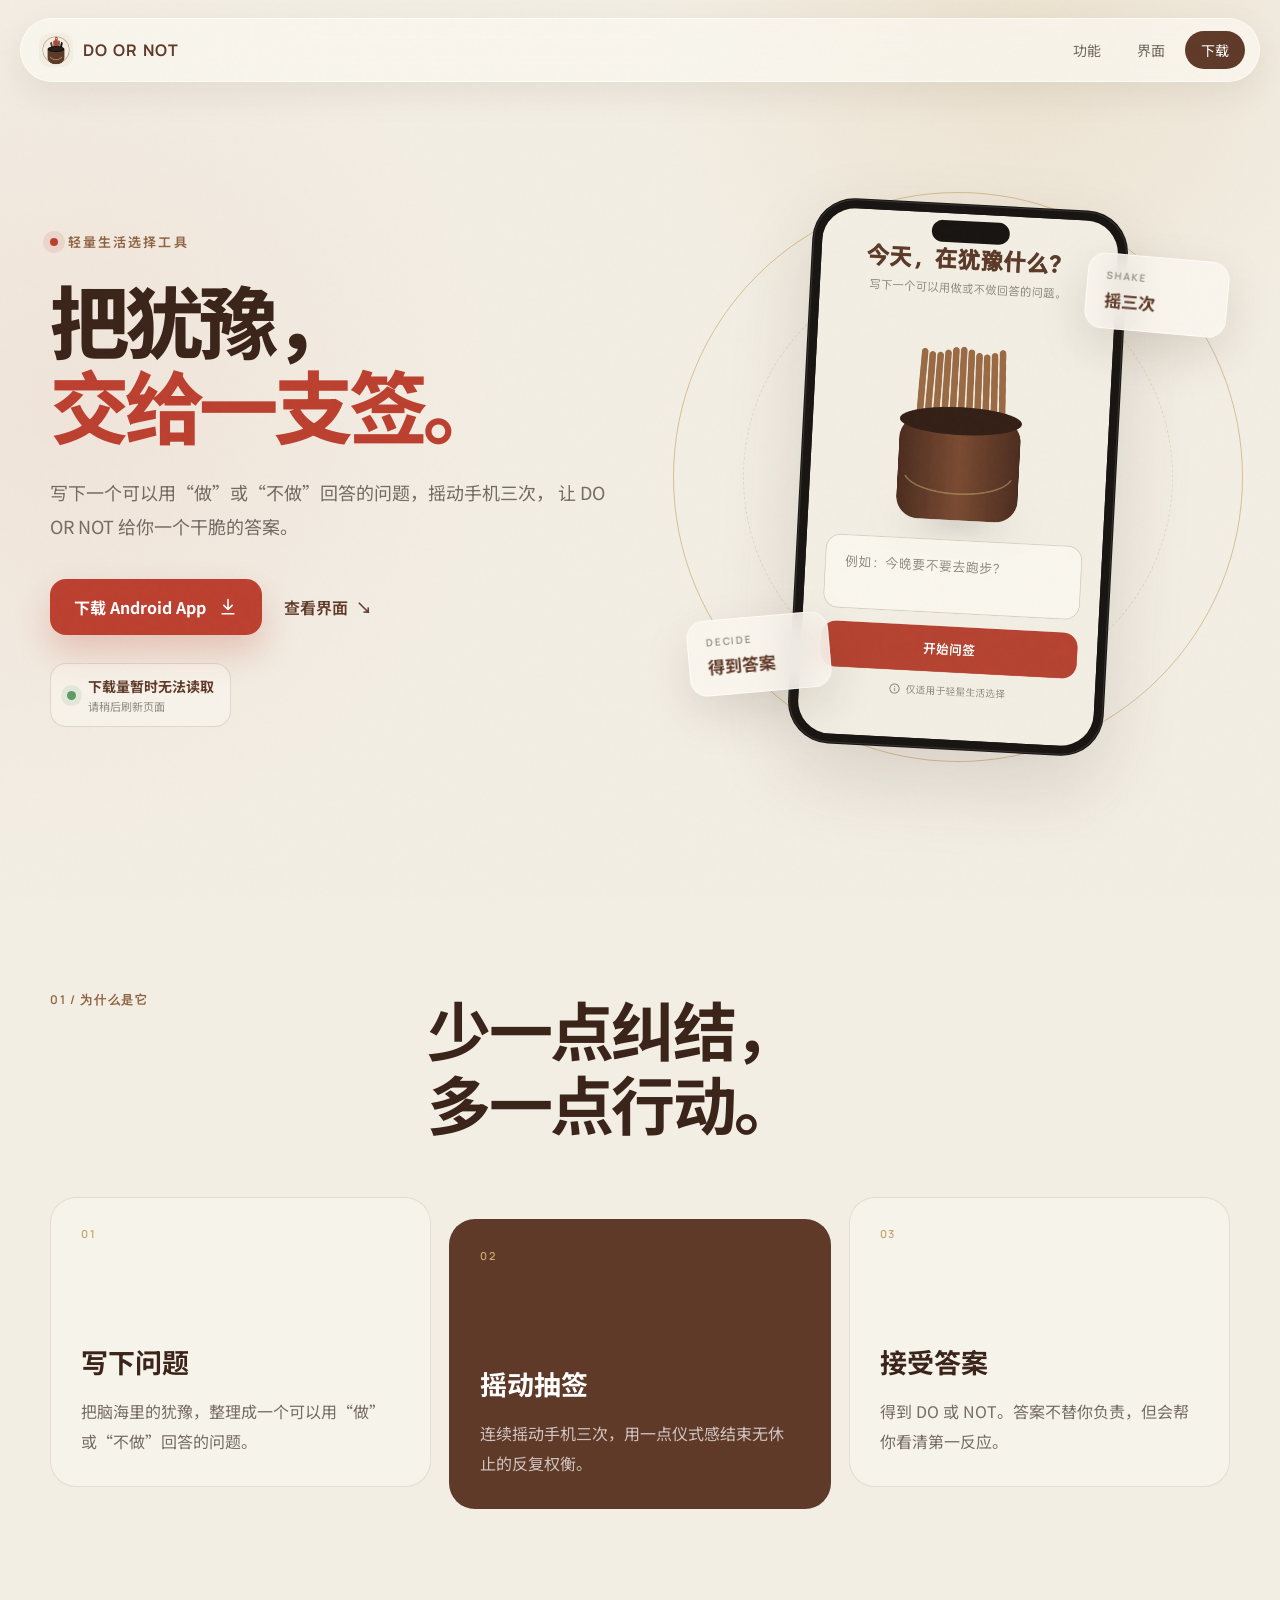
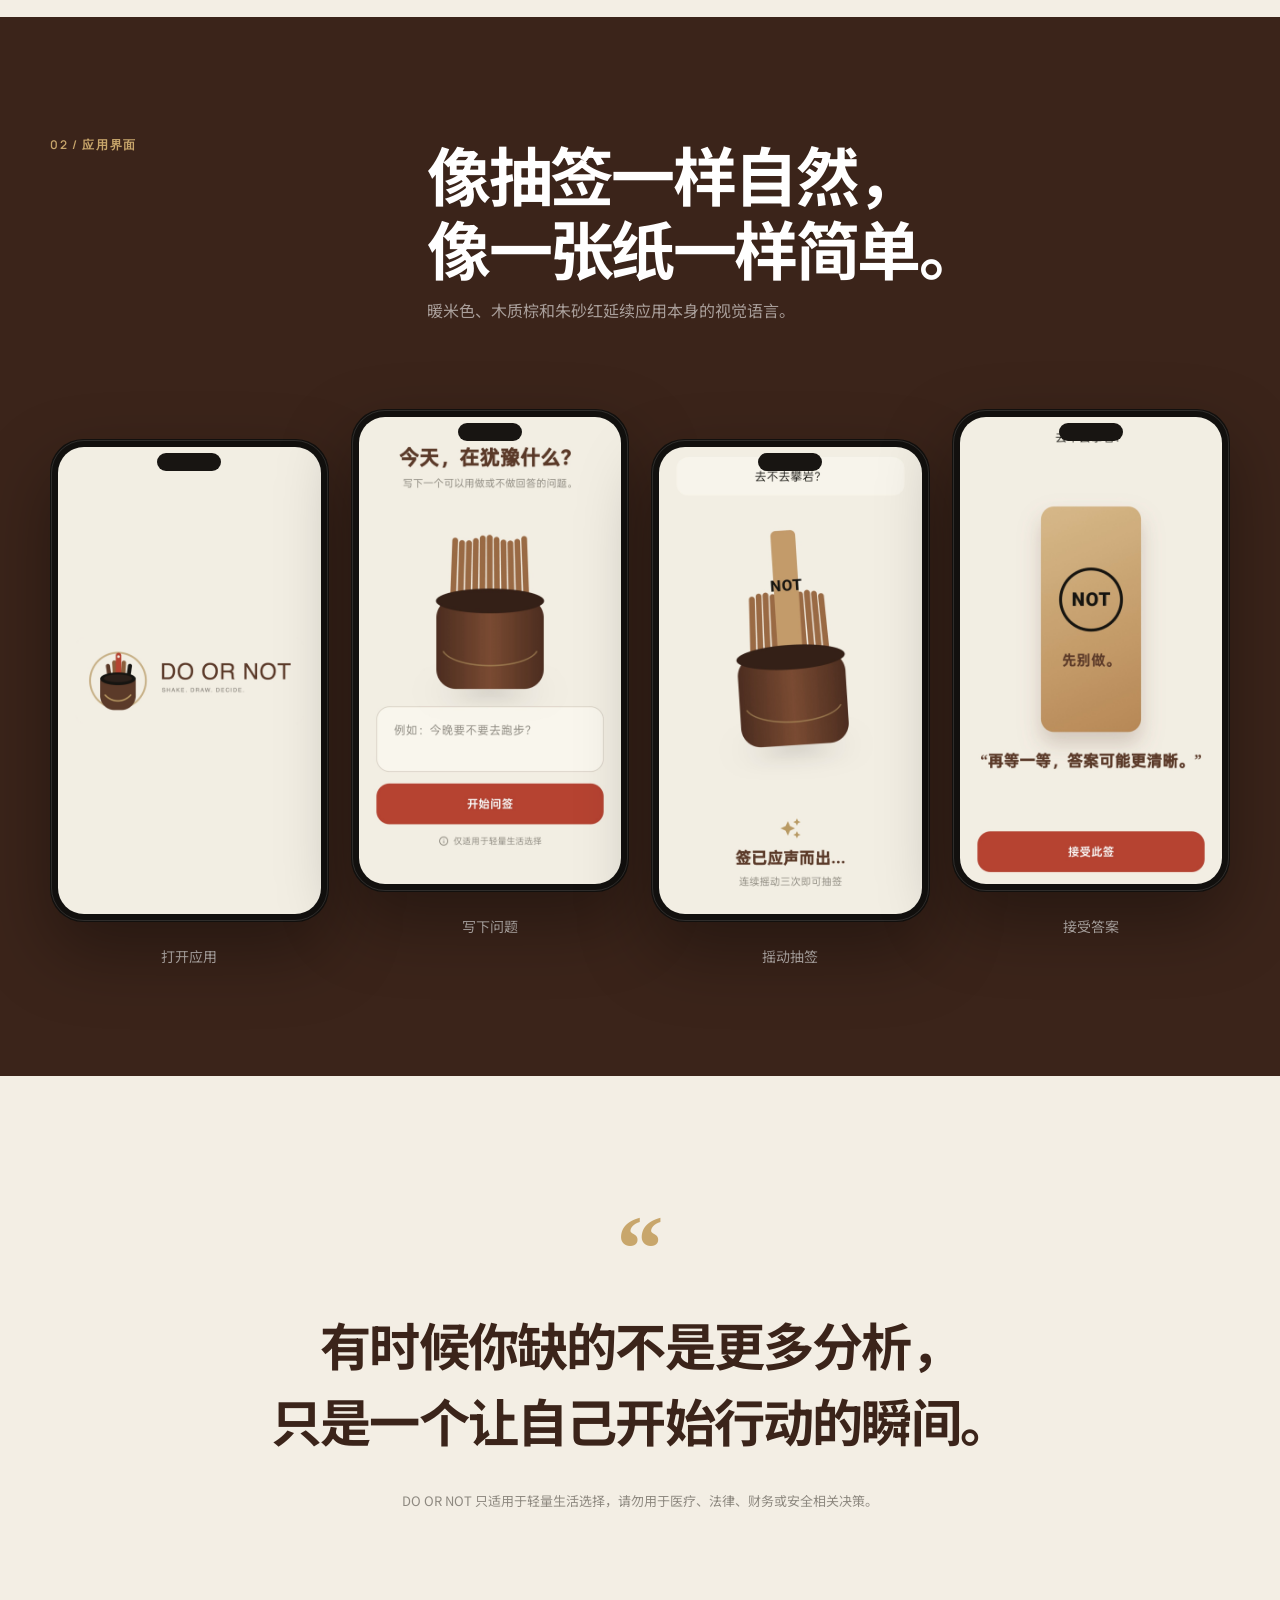
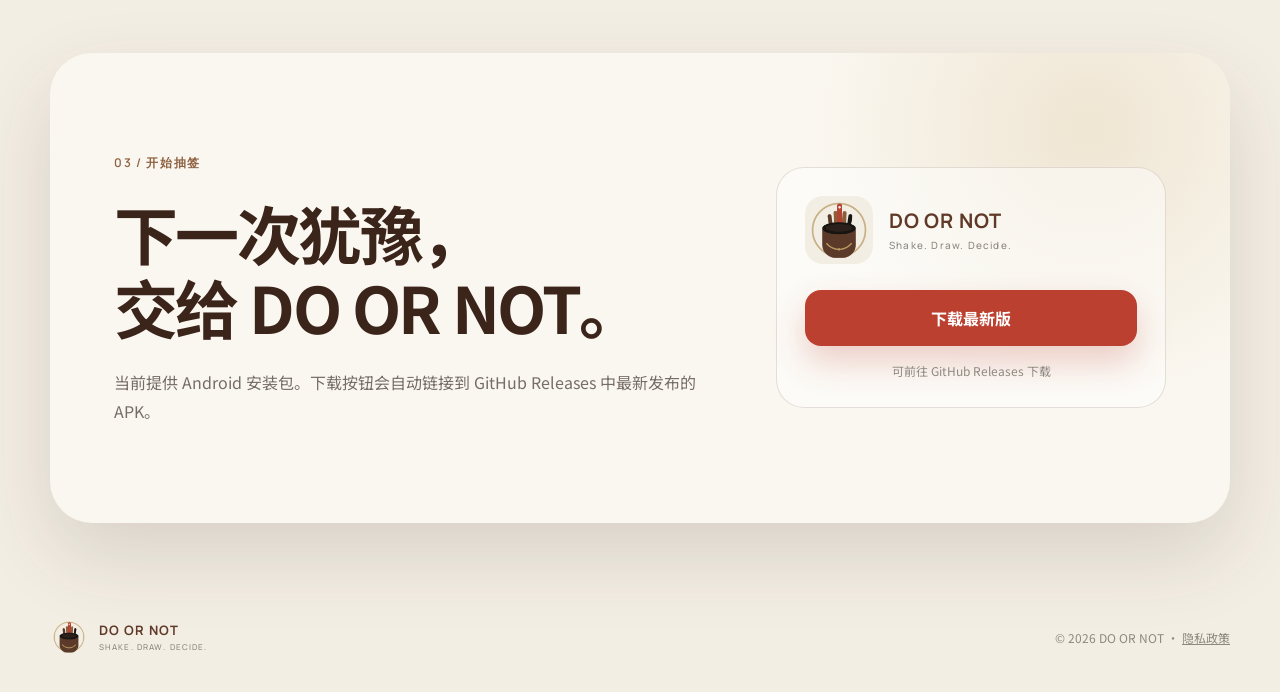
==== index.html @ a3e885c4 "Add files via upload" ====
<!doctype html>
<html lang="zh-CN">
<head>
  <meta charset="utf-8">
  <meta name="viewport" content="width=device-width, initial-scale=1">
  <meta name="description" content="DO OR NOT：摇一摇，抽一签，让轻量选择变得简单。">
  <meta name="theme-color" content="#f3eee4">
  <title>DO OR NOT · Shake. Draw. Decide.</title>

  <link rel="icon" type="image/png" href="./assets/app-icon.png">
  <link rel="apple-touch-icon" href="./assets/app-icon.png">
  <link rel="stylesheet" href="./styles.css">
</head>

<body>
  <div class="page-noise" aria-hidden="true"></div>

  <header class="site-header">
    <a class="brand" href="#top" aria-label="DO OR NOT 首页">
      <img src="./assets/app-icon.png" alt="">
      <span>DO OR NOT</span>
    </a>

    <nav aria-label="主导航">
      <a href="#features">功能</a>
      <a href="#preview">界面</a>
      <a class="nav-download" href="#download">下载</a>
    </nav>
  </header>

  <main id="top">
    <section class="hero section-shell">
      <div class="hero-copy">
        <div class="eyebrow">
          <span class="eyebrow-dot"></span>
          轻量生活选择工具
        </div>

        <h1>把犹豫，<br><em>交给一支签。</em></h1>

        <p class="hero-description">
          写下一个可以用“做”或“不做”回答的问题，摇动手机三次，
          让 DO OR NOT 给你一个干脆的答案。
        </p>

        <div class="hero-actions">
          <a
            id="downloadButton"
            class="primary-button"
            href="https://github.com/tpos8/tpos8/releases"
            target="_blank"
            rel="noopener"
          >
            <span>下载 Android App</span>
            <svg viewBox="0 0 24 24" aria-hidden="true">
              <path d="M12 3v12m0 0 5-5m-5 5-5-5M5 20h14"/>
            </svg>
          </a>

          <a class="text-button" href="#preview">
            查看界面
            <span aria-hidden="true">↘</span>
          </a>
        </div>

        <div class="download-counter" aria-live="polite">
          <span class="live-dot" aria-hidden="true"></span>
          <div>
            <strong id="downloadCount">正在读取下载量…</strong>
            <small id="downloadMeta">数据来自 GitHub Releases</small>
          </div>
        </div>
      </div>

      <div class="hero-visual" aria-label="DO OR NOT 应用界面预览">
        <div class="halo halo-one"></div>
        <div class="halo halo-two"></div>

        <div class="phone phone-main">
          <div class="phone-speaker"></div>
          <div class="phone-screen">
            <img src="./assets/screenshots/question.jpg" alt="DO OR NOT 问题输入界面">
          </div>
        </div>

        <div class="floating-card floating-card-top">
          <span>SHAKE</span>
          <strong>摇三次</strong>
        </div>

        <div class="floating-card floating-card-bottom">
          <span>DECIDE</span>
          <strong>得到答案</strong>
        </div>
      </div>
    </section>

    <section id="features" class="features section-shell">
      <div class="section-heading">
        <span>01 / 为什么是它</span>
        <h2>少一点纠结，<br>多一点行动。</h2>
      </div>

      <div class="feature-grid">
        <article class="feature-card">
          <span class="feature-number">01</span>
          <h3>写下问题</h3>
          <p>把脑海里的犹豫，整理成一个可以用“做”或“不做”回答的问题。</p>
        </article>

        <article class="feature-card featured">
          <span class="feature-number">02</span>
          <h3>摇动抽签</h3>
          <p>连续摇动手机三次，用一点仪式感结束无休止的反复权衡。</p>
        </article>

        <article class="feature-card">
          <span class="feature-number">03</span>
          <h3>接受答案</h3>
          <p>得到 DO 或 NOT。答案不替你负责，但会帮你看清第一反应。</p>
        </article>
      </div>
    </section>

    <section id="preview" class="preview-section">
      <div class="section-shell">
        <div class="section-heading preview-heading">
          <span>02 / 应用界面</span>
          <h2>像抽签一样自然，<br>像一张纸一样简单。</h2>
          <p>暖米色、木质棕和朱砂红延续应用本身的视觉语言。</p>
        </div>

        <div class="phone-gallery">
          <figure class="gallery-item gallery-item-1">
            <div class="phone phone-gallery-frame">
              <div class="phone-speaker"></div>
              <div class="phone-screen">
                <img src="./assets/screenshots/splash.png" alt="DO OR NOT 启动页">
              </div>
            </div>
            <figcaption>打开应用</figcaption>
          </figure>

          <figure class="gallery-item gallery-item-2">
            <div class="phone phone-gallery-frame">
              <div class="phone-speaker"></div>
              <div class="phone-screen">
                <img src="./assets/screenshots/question.jpg" alt="输入选择问题">
              </div>
            </div>
            <figcaption>写下问题</figcaption>
          </figure>

          <figure class="gallery-item gallery-item-3">
            <div class="phone phone-gallery-frame">
              <div class="phone-speaker"></div>
              <div class="phone-screen">
                <img src="./assets/screenshots/shake.jpg" alt="摇动手机抽签">
              </div>
            </div>
            <figcaption>摇动抽签</figcaption>
          </figure>

          <figure class="gallery-item gallery-item-4">
            <div class="phone phone-gallery-frame">
              <div class="phone-speaker"></div>
              <div class="phone-screen">
                <img src="./assets/screenshots/result.jpg" alt="查看 DO OR NOT 答案">
              </div>
            </div>
            <figcaption>接受答案</figcaption>
          </figure>
        </div>
      </div>
    </section>

    <section class="ritual section-shell">
      <div class="ritual-mark">“</div>
      <blockquote>
        有时候你缺的不是更多分析，<br>
        只是一个让自己开始行动的瞬间。
      </blockquote>
      <p>DO OR NOT 只适用于轻量生活选择，请勿用于医疗、法律、财务或安全相关决策。</p>
    </section>

    <section id="download" class="download-section">
      <div class="download-card section-shell">
        <div class="download-copy">
          <span>03 / 开始抽签</span>
          <h2>下一次犹豫，<br>交给 DO OR NOT。</h2>
          <p>当前提供 Android 安装包。下载按钮会自动链接到 GitHub Releases 中最新发布的 APK。</p>
        </div>

        <div class="download-action">
          <img src="./assets/app-icon.png" alt="DO OR NOT 应用图标">
          <div>
            <strong>DO OR NOT</strong>
            <small>Shake. Draw. Decide.</small>
          </div>

          <a
            id="downloadButtonBottom"
            class="primary-button"
            href="https://github.com/tpos8/tpos8/releases"
            target="_blank"
            rel="noopener"
          >
            下载最新版
          </a>

          <p id="downloadCountBottom">正在同步下载量…</p>
        </div>
      </div>
    </section>
  </main>

  <footer class="site-footer section-shell">
    <div class="footer-brand">
      <img src="./assets/app-icon.png" alt="">
      <div>
        <strong>DO OR NOT</strong>
        <small>SHAKE. DRAW. DECIDE.</small>
      </div>
    </div>

    <p>© <span id="year"></span> DO OR NOT · <a href="./privacy.html">隐私政策</a></p>
  </footer>

  <script src="./app.js"></script>
</body>
</html>
---- styles.css ----
@import url("https://fonts.googleapis.com/css2?family=Noto+Sans+SC:wght@400;500;600;700;800&family=Manrope:wght@500;600;700&display=swap");

:root {
  --paper: #f3eee4;
  --paper-light: #faf7f0;
  --paper-dark: #e8dfd0;
  --ink: #171411;
  --brown: #603a29;
  --brown-dark: #3b241a;
  --brown-soft: #8f6242;
  --red: #bc4030;
  --red-dark: #9f3327;
  --gold: #c8a66b;
  --muted: #8e8980;
  --line: rgba(96, 58, 41, 0.15);
  --shadow: 0 32px 80px rgba(59, 36, 26, 0.14);
  --radius-lg: 42px;
  --radius-md: 26px;
}

* {
  box-sizing: border-box;
}

html {
  scroll-behavior: smooth;
}

body {
  margin: 0;
  color: var(--ink);
  background: var(--paper);
  font-family: "Noto Sans SC", -apple-system, BlinkMacSystemFont, "PingFang SC", sans-serif;
  -webkit-font-smoothing: antialiased;
  overflow-x: hidden;
}

body::before {
  content: "";
  position: fixed;
  inset: 0;
  z-index: -2;
  background:
    radial-gradient(circle at 80% 4%, rgba(200, 166, 107, 0.17), transparent 24rem),
    radial-gradient(circle at 5% 45%, rgba(188, 64, 48, 0.06), transparent 28rem),
    var(--paper);
}

.page-noise {
  position: fixed;
  inset: 0;
  pointer-events: none;
  opacity: 0.032;
  z-index: 20;
  background-image: url("data:image/svg+xml,%3Csvg viewBox='0 0 180 180' xmlns='http://www.w3.org/2000/svg'%3E%3Cfilter id='n'%3E%3CfeTurbulence type='fractalNoise' baseFrequency='.85' numOctaves='3' stitchTiles='stitch'/%3E%3C/filter%3E%3Crect width='100%25' height='100%25' filter='url(%23n)' opacity='.5'/%3E%3C/svg%3E");
}

a {
  color: inherit;
}

img {
  display: block;
  max-width: 100%;
}

.section-shell {
  width: min(1180px, calc(100% - 40px));
  margin-inline: auto;
}

.site-header {
  width: min(1240px, calc(100% - 32px));
  margin: 18px auto 0;
  padding: 12px 14px 12px 18px;
  display: flex;
  align-items: center;
  justify-content: space-between;
  position: sticky;
  top: 14px;
  z-index: 10;
  border: 1px solid rgba(255, 255, 255, 0.52);
  border-radius: 999px;
  background: rgba(250, 247, 240, 0.77);
  backdrop-filter: blur(18px);
  box-shadow: 0 12px 34px rgba(59, 36, 26, 0.08);
}

.brand {
  display: inline-flex;
  align-items: center;
  gap: 10px;
  text-decoration: none;
  color: var(--brown);
  font-family: "Manrope", sans-serif;
  font-weight: 700;
  letter-spacing: 0.08em;
}

.brand img {
  width: 34px;
  height: 34px;
  border-radius: 10px;
}

.site-header nav {
  display: flex;
  align-items: center;
  gap: 4px;
}

.site-header nav a {
  padding: 9px 16px;
  text-decoration: none;
  color: #6f675f;
  font-size: 14px;
  border-radius: 999px;
  transition: 180ms ease;
}

.site-header nav a:hover {
  color: var(--brown);
  background: rgba(96, 58, 41, 0.07);
}

.site-header nav .nav-download {
  color: #fff;
  background: var(--brown);
}

.site-header nav .nav-download:hover {
  color: #fff;
  background: var(--brown-dark);
}

.hero {
  min-height: 760px;
  display: grid;
  grid-template-columns: 1.02fr 0.98fr;
  align-items: center;
  gap: 70px;
  padding-top: 70px;
  padding-bottom: 80px;
}

.eyebrow {
  display: inline-flex;
  align-items: center;
  gap: 10px;
  margin-bottom: 26px;
  color: var(--brown-soft);
  font-size: 13px;
  font-weight: 600;
  letter-spacing: 0.16em;
}

.eyebrow-dot {
  width: 8px;
  height: 8px;
  border-radius: 50%;
  background: var(--red);
  box-shadow: 0 0 0 7px rgba(188, 64, 48, 0.1);
}

.hero h1 {
  margin: 0;
  color: var(--brown-dark);
  font-size: clamp(54px, 6.2vw, 92px);
  line-height: 1.07;
  letter-spacing: -0.055em;
  font-weight: 800;
}

.hero h1 em {
  color: var(--red);
  font-style: normal;
}

.hero-description {
  max-width: 560px;
  margin: 28px 0 0;
  color: #746b62;
  font-size: 18px;
  line-height: 1.9;
}

.hero-actions {
  display: flex;
  align-items: center;
  gap: 22px;
  margin-top: 36px;
}

.primary-button {
  min-height: 56px;
  padding: 0 24px;
  display: inline-flex;
  align-items: center;
  justify-content: center;
  gap: 12px;
  color: #fff;
  text-decoration: none;
  font-weight: 700;
  border-radius: 16px;
  background: var(--red);
  box-shadow: 0 16px 34px rgba(188, 64, 48, 0.24);
  transition: transform 180ms ease, background 180ms ease, box-shadow 180ms ease;
}

.primary-button:hover {
  transform: translateY(-3px);
  background: var(--red-dark);
  box-shadow: 0 20px 42px rgba(188, 64, 48, 0.3);
}

.primary-button svg {
  width: 20px;
  height: 20px;
  fill: none;
  stroke: currentColor;
  stroke-width: 1.9;
  stroke-linecap: round;
  stroke-linejoin: round;
}

.text-button {
  display: inline-flex;
  align-items: center;
  gap: 8px;
  color: var(--brown);
  text-decoration: none;
  font-weight: 600;
}

.text-button span {
  transition: transform 180ms ease;
}

.text-button:hover span {
  transform: translate(4px, 4px);
}

.download-counter {
  width: fit-content;
  margin-top: 28px;
  padding: 12px 16px;
  display: flex;
  align-items: center;
  gap: 12px;
  border: 1px solid var(--line);
  border-radius: 16px;
  background: rgba(250, 247, 240, 0.58);
}

.download-counter strong,
.download-counter small {
  display: block;
}

.download-counter strong {
  color: var(--brown);
  font-size: 14px;
}

.download-counter small {
  margin-top: 2px;
  color: var(--muted);
  font-size: 11px;
}

.live-dot {
  width: 9px;
  height: 9px;
  flex: 0 0 auto;
  border-radius: 50%;
  background: #5d9b67;
  box-shadow: 0 0 0 6px rgba(93, 155, 103, 0.12);
  animation: pulse 2.1s ease-in-out infinite;
}

@keyframes pulse {
  50% { box-shadow: 0 0 0 10px rgba(93, 155, 103, 0); }
}

.hero-visual {
  min-height: 650px;
  position: relative;
  display: grid;
  place-items: center;
}

.halo {
  position: absolute;
  border-radius: 50%;
  border: 1px solid rgba(200, 166, 107, 0.65);
}

.halo-one {
  width: 570px;
  height: 570px;
}

.halo-two {
  width: 430px;
  height: 430px;
  border-style: dashed;
  opacity: 0.45;
  animation: orbit 40s linear infinite;
}

@keyframes orbit {
  to { transform: rotate(360deg); }
}

.phone {
  position: relative;
  padding: 10px;
  border-radius: 42px;
  background: #181512;
  box-shadow: var(--shadow);
}

.phone::before {
  content: "";
  position: absolute;
  inset: 1px;
  border: 1px solid rgba(255, 255, 255, 0.12);
  border-radius: inherit;
  pointer-events: none;
}

.phone-main {
  width: 316px;
  transform: rotate(3deg);
  z-index: 2;
}

.phone-speaker {
  width: 78px;
  height: 22px;
  position: absolute;
  top: 17px;
  left: 50%;
  z-index: 3;
  transform: translateX(-50%);
  border-radius: 999px;
  background: #181512;
}

.phone-screen {
  overflow: hidden;
  aspect-ratio: 1264 / 2247;
  border-radius: 33px;
  background: var(--paper);
}

.phone-screen img {
  width: 100%;
  height: 100%;
  object-fit: cover;
}

.floating-card {
  position: absolute;
  z-index: 4;
  min-width: 142px;
  padding: 16px 18px;
  border-radius: 18px;
  border: 1px solid rgba(255, 255, 255, 0.62);
  background: rgba(250, 247, 240, 0.82);
  backdrop-filter: blur(16px);
  box-shadow: 0 18px 48px rgba(59, 36, 26, 0.13);
}

.floating-card span,
.floating-card strong {
  display: block;
}

.floating-card span {
  color: var(--muted);
  font: 600 10px/1 "Manrope", sans-serif;
  letter-spacing: 0.18em;
}

.floating-card strong {
  margin-top: 7px;
  color: var(--brown);
  font-size: 17px;
}

.floating-card-top {
  top: 105px;
  right: 2px;
  transform: rotate(5deg);
}

.floating-card-bottom {
  left: 2px;
  bottom: 110px;
  transform: rotate(-5deg);
}

.features {
  padding-top: 110px;
  padding-bottom: 130px;
}

.section-heading {
  display: grid;
  grid-template-columns: 0.42fr 1fr;
  align-items: start;
  gap: 40px;
  margin-bottom: 58px;
}

.section-heading > span,
.download-copy > span {
  color: var(--brown-soft);
  font: 600 12px/1.4 "Manrope", sans-serif;
  letter-spacing: 0.14em;
}

.section-heading h2,
.download-copy h2 {
  margin: 0;
  color: var(--brown-dark);
  font-size: clamp(40px, 5vw, 68px);
  line-height: 1.15;
  letter-spacing: -0.04em;
}

.feature-grid {
  display: grid;
  grid-template-columns: repeat(3, 1fr);
  gap: 18px;
}

.feature-card {
  min-height: 290px;
  padding: 30px;
  display: flex;
  flex-direction: column;
  border: 1px solid rgba(96, 58, 41, 0.12);
  border-radius: var(--radius-md);
  background: rgba(250, 247, 240, 0.52);
  transition: transform 180ms ease, box-shadow 180ms ease;
}

.feature-card:hover {
  transform: translateY(-6px);
  box-shadow: 0 22px 54px rgba(59, 36, 26, 0.09);
}

.feature-card.featured {
  color: #fff;
  background: var(--brown);
  border-color: transparent;
  transform: translateY(22px);
}

.feature-card.featured:hover {
  transform: translateY(16px);
}

.feature-number {
  color: var(--gold);
  font: 600 11px/1 "Manrope", sans-serif;
  letter-spacing: 0.15em;
}

.feature-card h3 {
  margin: auto 0 16px;
  color: var(--brown-dark);
  font-size: 27px;
}

.feature-card.featured h3 {
  color: #fff;
}

.feature-card p {
  margin: 0;
  color: #756c63;
  line-height: 1.85;
}

.feature-card.featured p {
  color: rgba(255, 255, 255, 0.7);
}

.preview-section {
  padding: 120px 0 140px;
  overflow: hidden;
  background: var(--brown-dark);
  color: #fff;
}

.preview-heading {
  grid-template-columns: 0.42fr 1fr;
}

.preview-heading > span {
  color: var(--gold);
}

.preview-heading h2 {
  color: #fff;
}

.preview-heading p {
  grid-column: 2;
  max-width: 560px;
  margin: -28px 0 0;
  color: rgba(255, 255, 255, 0.56);
  font-size: 16px;
  line-height: 1.8;
}

.phone-gallery {
  display: grid;
  grid-template-columns: repeat(4, 1fr);
  align-items: end;
  gap: 22px;
  margin-top: 84px;
}

.gallery-item {
  margin: 0;
  text-align: center;
}

.gallery-item:nth-child(odd) {
  transform: translateY(30px);
}

.phone-gallery-frame {
  width: 100%;
  padding: 8px;
  border-radius: 33px;
  background: #12100e;
  box-shadow: 0 30px 70px rgba(0, 0, 0, 0.34);
}

.phone-gallery-frame .phone-screen {
  border-radius: 26px;
}

.phone-gallery-frame .phone-speaker {
  top: 14px;
  width: 64px;
  height: 18px;
}

.gallery-item figcaption {
  margin-top: 24px;
  color: rgba(255, 255, 255, 0.66);
  font-size: 14px;
}

.ritual {
  padding-top: 140px;
  padding-bottom: 140px;
  text-align: center;
}

.ritual-mark {
  color: var(--gold);
  font: 800 94px/0.7 Georgia, serif;
}

.ritual blockquote {
  margin: 24px auto 0;
  color: var(--brown-dark);
  font-size: clamp(30px, 4vw, 54px);
  font-weight: 700;
  line-height: 1.5;
  letter-spacing: -0.035em;
}

.ritual p {
  max-width: 720px;
  margin: 30px auto 0;
  color: var(--muted);
  font-size: 13px;
  line-height: 1.8;
}

.download-section {
  padding: 0 20px 70px;
}

.download-card {
  min-height: 470px;
  padding: 64px;
  display: grid;
  grid-template-columns: 1fr 390px;
  align-items: center;
  gap: 70px;
  border-radius: var(--radius-lg);
  background:
    radial-gradient(circle at 88% 16%, rgba(200, 166, 107, 0.22), transparent 17rem),
    var(--paper-light);
  box-shadow: var(--shadow);
}

.download-copy h2 {
  margin-top: 24px;
}

.download-copy p {
  max-width: 620px;
  margin: 24px 0 0;
  color: #766e66;
  line-height: 1.85;
}

.download-action {
  padding: 28px;
  display: grid;
  grid-template-columns: 68px 1fr;
  align-items: center;
  gap: 16px;
  border: 1px solid var(--line);
  border-radius: 28px;
  background: rgba(255, 255, 255, 0.48);
}

.download-action img {
  width: 68px;
  height: 68px;
  border-radius: 18px;
}

.download-action strong,
.download-action small {
  display: block;
}

.download-action strong {
  color: var(--brown);
  font: 700 20px/1.2 "Manrope", sans-serif;
  letter-spacing: 0.04em;
}

.download-action small {
  margin-top: 5px;
  color: var(--muted);
  font: 500 10px/1.4 "Manrope", sans-serif;
  letter-spacing: 0.12em;
}

.download-action .primary-button {
  grid-column: 1 / -1;
  width: 100%;
  margin-top: 10px;
}

.download-action > p {
  grid-column: 1 / -1;
  margin: 0;
  color: var(--muted);
  text-align: center;
  font-size: 12px;
}

.site-footer {
  padding-top: 24px;
  padding-bottom: 34px;
  display: flex;
  align-items: center;
  justify-content: space-between;
  color: var(--muted);
  font-size: 12px;
}

.footer-brand {
  display: flex;
  align-items: center;
  gap: 11px;
}

.footer-brand img {
  width: 38px;
  height: 38px;
  border-radius: 11px;
}

.footer-brand strong,
.footer-brand small {
  display: block;
}

.footer-brand strong {
  color: var(--brown);
  font: 700 13px/1.2 "Manrope", sans-serif;
  letter-spacing: 0.08em;
}

.footer-brand small {
  margin-top: 4px;
  font: 500 8px/1 "Manrope", sans-serif;
  letter-spacing: 0.14em;
}

@media (max-width: 980px) {
  .hero {
    min-height: auto;
    grid-template-columns: 1fr;
    gap: 30px;
    padding-top: 90px;
  }

  .hero-copy {
    text-align: center;
  }

  .hero-description {
    margin-inline: auto;
  }

  .hero-actions {
    justify-content: center;
  }

  .download-counter {
    margin-inline: auto;
  }

  .hero-visual {
    min-height: 650px;
  }

  .section-heading,
  .preview-heading {
    grid-template-columns: 1fr;
  }

  .preview-heading p {
    grid-column: 1;
    margin: -22px 0 0;
  }

  .phone-gallery {
    grid-template-columns: repeat(2, minmax(0, 1fr));
    max-width: 650px;
    margin-inline: auto;
  }

  .gallery-item:nth-child(odd) {
    transform: none;
  }

  .download-card {
    grid-template-columns: 1fr;
  }

  .download-action {
    max-width: 430px;
  }
}

@media (max-width: 720px) {
  .section-shell {
    width: min(100% - 28px, 1180px);
  }

  .site-header {
    width: calc(100% - 20px);
    top: 8px;
  }

  .site-header nav a:not(.nav-download) {
    display: none;
  }

  .site-header nav .nav-download {
    padding-inline: 15px;
  }

  .hero {
    padding-top: 66px;
    padding-bottom: 40px;
  }

  .hero h1 {
    font-size: clamp(48px, 15vw, 70px);
  }

  .hero-description {
    font-size: 16px;
  }

  .hero-actions {
    flex-direction: column;
  }

  .primary-button {
    width: 100%;
  }

  .hero-visual {
    min-height: 560px;
  }

  .phone-main {
    width: 270px;
  }

  .halo-one {
    width: 430px;
    height: 430px;
  }

  .halo-two {
    width: 340px;
    height: 340px;
  }

  .floating-card {
    min-width: 122px;
    padding: 13px 14px;
  }

  .floating-card-top {
    right: -4px;
  }

  .floating-card-bottom {
    left: -4px;
  }

  .features {
    padding-top: 80px;
    padding-bottom: 90px;
  }

  .section-heading {
    margin-bottom: 38px;
  }

  .section-heading h2,
  .download-copy h2 {
    font-size: 42px;
  }

  .feature-grid {
    grid-template-columns: 1fr;
  }

  .feature-card,
  .feature-card.featured {
    min-height: 240px;
    transform: none;
  }

  .feature-card.featured:hover {
    transform: translateY(-6px);
  }

  .preview-section {
    padding: 90px 0 110px;
  }

  .phone-gallery {
    gap: 14px;
    margin-top: 55px;
  }

  .gallery-item figcaption {
    margin-top: 14px;
    font-size: 12px;
  }

  .phone-gallery-frame {
    padding: 6px;
    border-radius: 26px;
  }

  .phone-gallery-frame .phone-screen {
    border-radius: 21px;
  }

  .phone-gallery-frame .phone-speaker {
    top: 11px;
    width: 52px;
    height: 15px;
  }

  .ritual {
    padding-top: 100px;
    padding-bottom: 100px;
  }

  .ritual blockquote {
    font-size: 31px;
  }

  .download-section {
    padding-inline: 10px;
  }

  .download-card {
    width: 100%;
    padding: 38px 24px;
    border-radius: 32px;
  }

  .download-action {
    width: 100%;
    padding: 20px;
  }

  .site-footer {
    align-items: flex-end;
  }
}

@media (prefers-reduced-motion: reduce) {
  html {
    scroll-behavior: auto;
  }

  *,
  *::before,
  *::after {
    animation-duration: 0.01ms !important;
    animation-iteration-count: 1 !important;
    transition-duration: 0.01ms !important;
  }
}
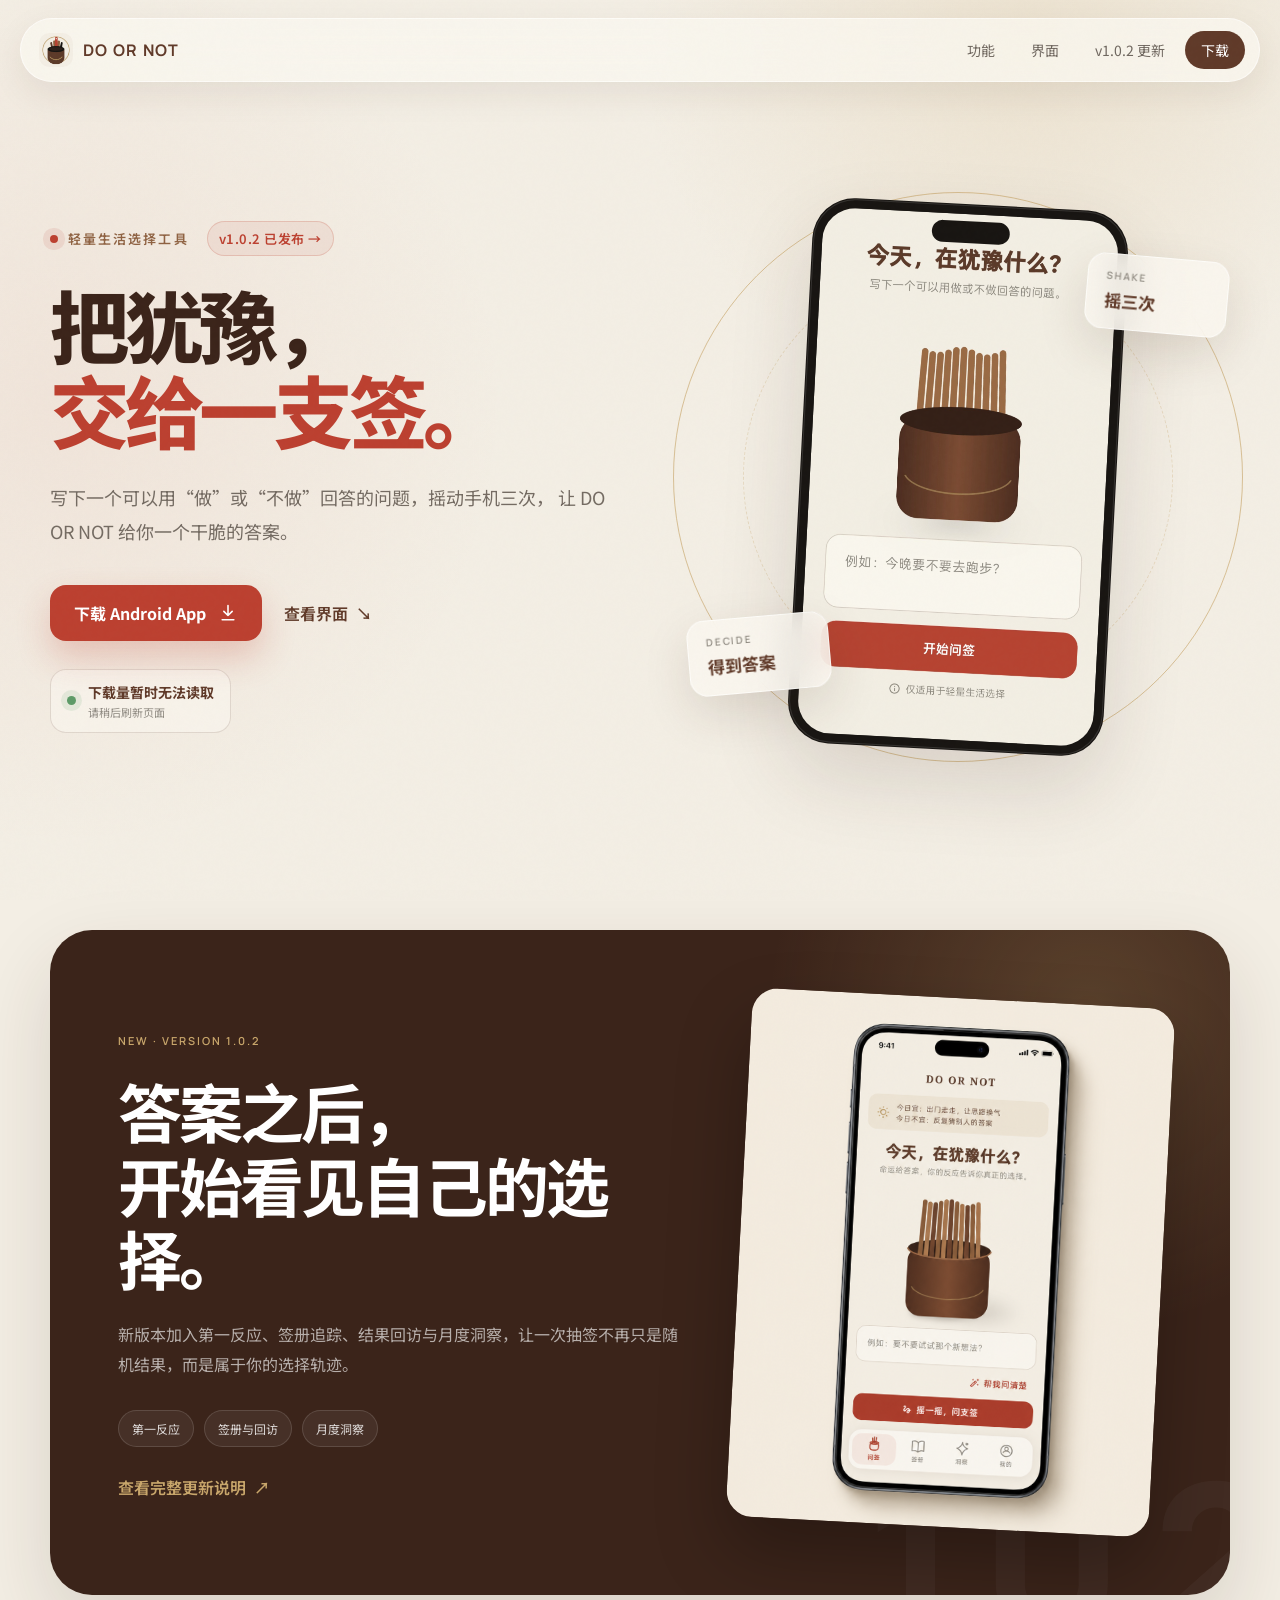
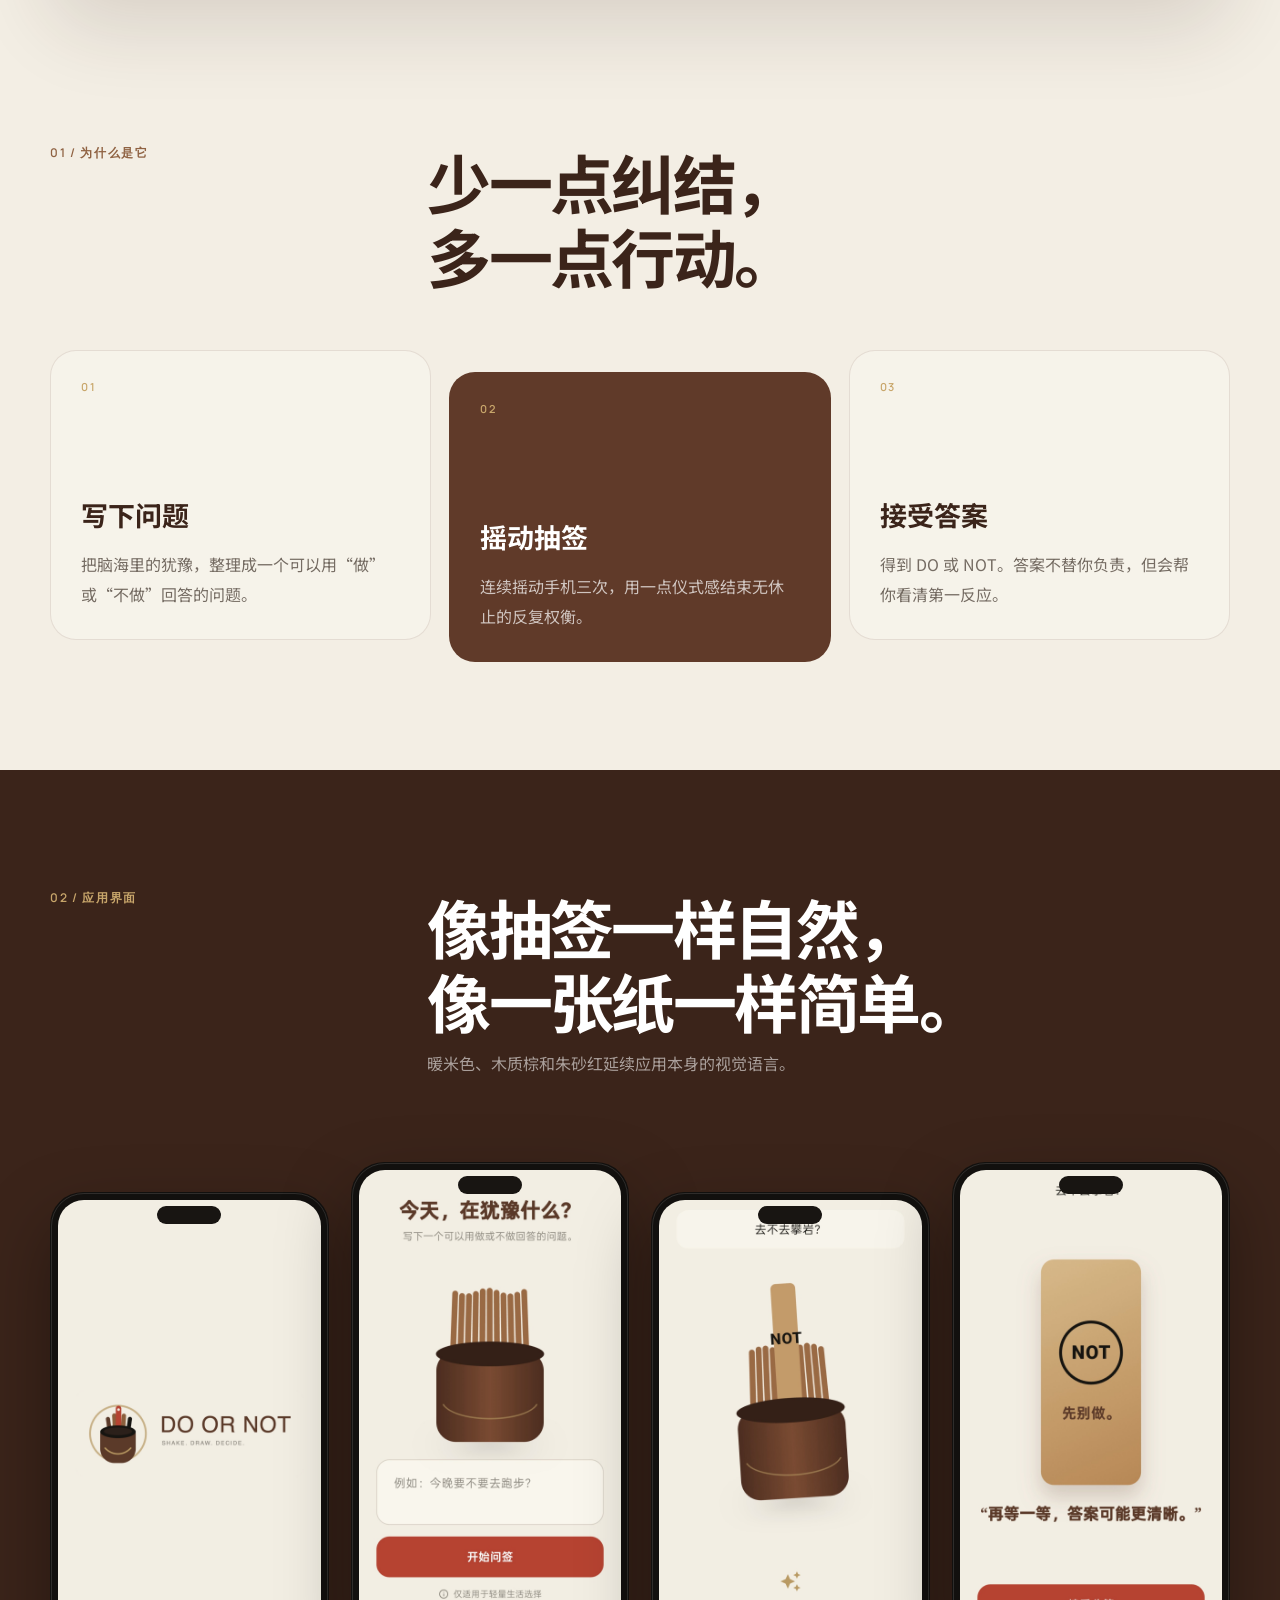
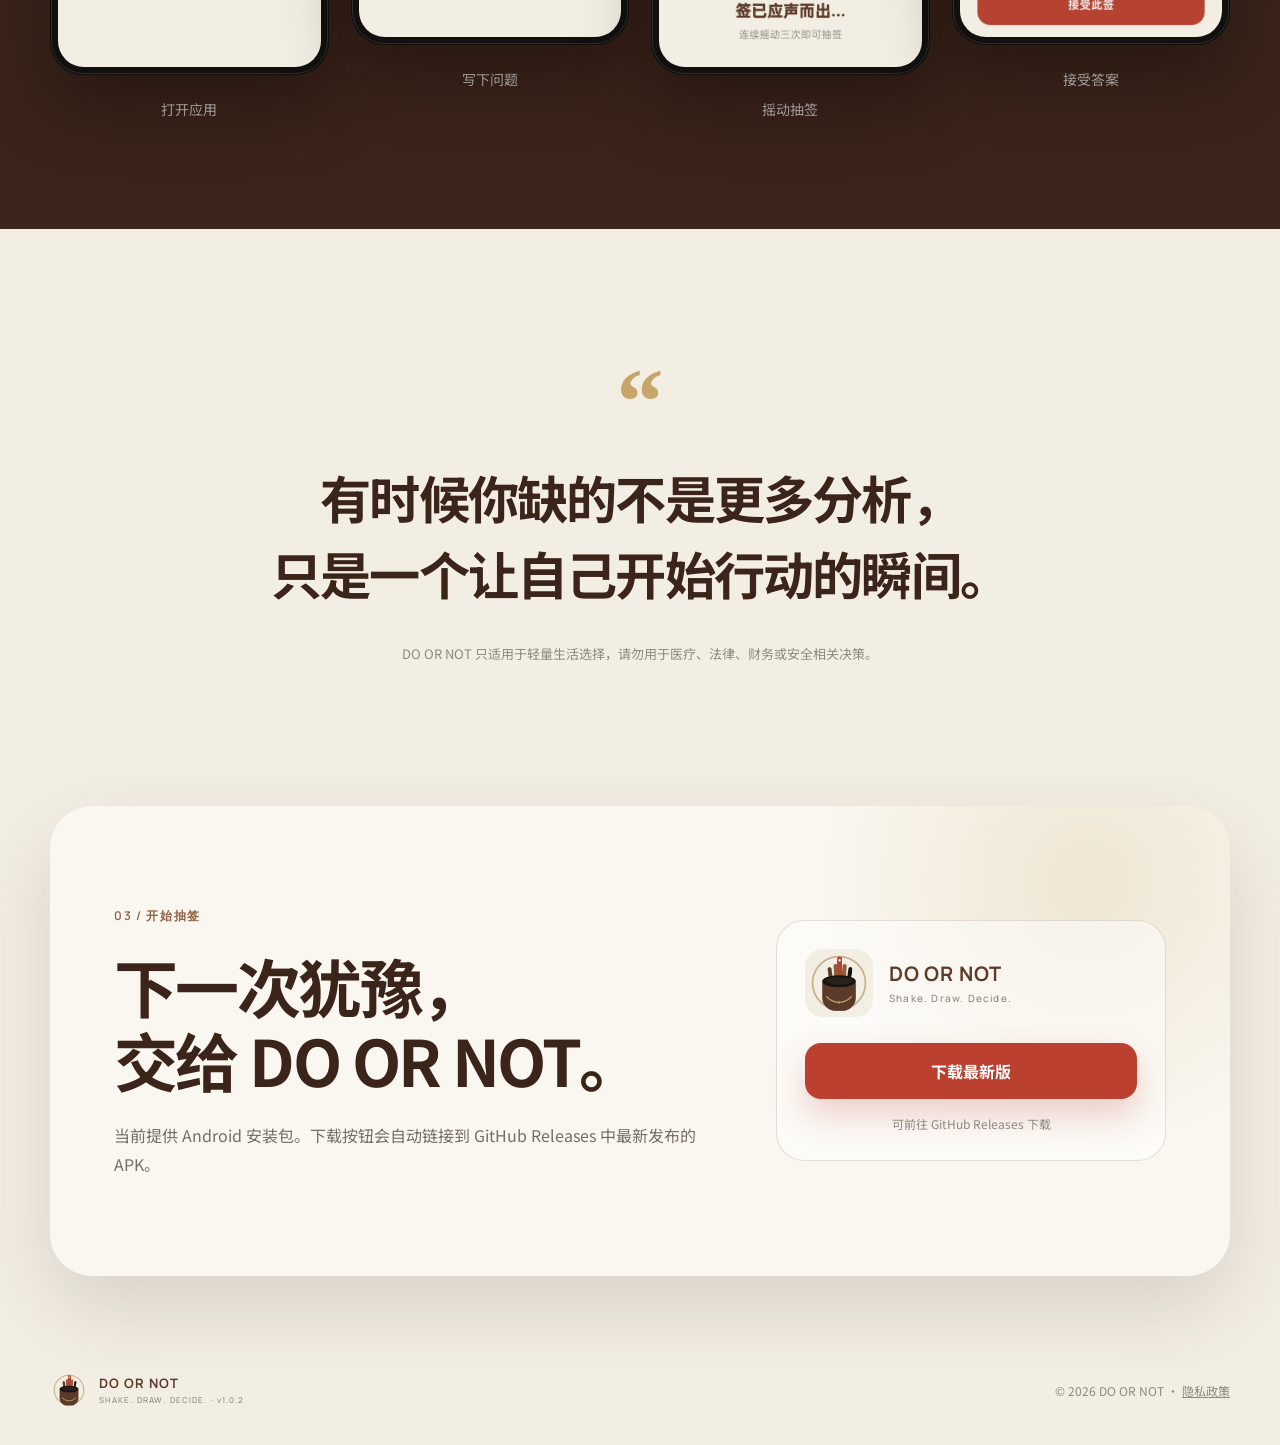
==== commit 1cc4919a: "Add files via upload Update website to v1.0.2" ====
--- a/index.html
+++ b/index.html
@@ -3,9 +3,9 @@
 <head>
   <meta charset="utf-8">
   <meta name="viewport" content="width=device-width, initial-scale=1">
-  <meta name="description" content="DO OR NOT：摇一摇，抽一签，让轻量选择变得简单。">
+  <meta name="description" content="DO OR NOT v1.0.2：从随机答案到第一反应、签册追踪与选择洞察。">
   <meta name="theme-color" content="#f3eee4">
-  <title>DO OR NOT · Shake. Draw. Decide.</title>
+  <title>DO OR NOT · v1.0.2</title>
 
   <link rel="icon" type="image/png" href="./assets/app-icon.png">
   <link rel="apple-touch-icon" href="./assets/app-icon.png">
@@ -24,6 +24,7 @@
     <nav aria-label="主导航">
       <a href="#features">功能</a>
       <a href="#preview">界面</a>
+      <a href="./update-1.0.2.html">v1.0.2 更新</a>
       <a class="nav-download" href="#download">下载</a>
     </nav>
   </header>
@@ -34,6 +35,7 @@
         <div class="eyebrow">
           <span class="eyebrow-dot"></span>
           轻量生活选择工具
+          <a class="version-chip" href="./update-1.0.2.html">v1.0.2 已发布 →</a>
         </div>
 
         <h1>把犹豫，<br><em>交给一支签。</em></h1>
@@ -47,7 +49,7 @@
           <a
             id="downloadButton"
             class="primary-button"
-            href="https://github.com/tpos8/tpos8/releases"
+            href="https://github.com/tpos8/do-or-not/releases"
             target="_blank"
             rel="noopener"
           >
@@ -95,6 +97,24 @@
       </div>
     </section>
 
+
+    <section class="release-strip section-shell" aria-labelledby="release-title">
+      <div class="release-strip-copy">
+        <span class="release-kicker">NEW · VERSION 1.0.2</span>
+        <h2 id="release-title">答案之后，<br>开始看见自己的选择。</h2>
+        <p>新版本加入第一反应、签册追踪、结果回访与月度洞察，让一次抽签不再只是随机结果，而是属于你的选择轨迹。</p>
+        <div class="release-points" aria-label="v1.0.2 核心更新">
+          <span>第一反应</span>
+          <span>签册与回访</span>
+          <span>月度洞察</span>
+        </div>
+        <a class="text-button release-link" href="./update-1.0.2.html">查看完整更新说明 <span aria-hidden="true">↗</span></a>
+      </div>
+      <a class="release-strip-visual" href="./update-1.0.2.html" aria-label="查看 DO OR NOT v1.0.2 更新">
+        <img src="./assets/updates/home-preview.png" alt="DO OR NOT v1.0.2 首页手机预览图">
+      </a>
+    </section>
+
     <section id="features" class="features section-shell">
       <div class="section-heading">
         <span>01 / 为什么是它</span>
@@ -201,7 +221,7 @@
           <a
             id="downloadButtonBottom"
             class="primary-button"
-            href="https://github.com/tpos8/tpos8/releases"
+            href="https://github.com/tpos8/do-or-not/releases"
             target="_blank"
             rel="noopener"
           >
@@ -219,7 +239,7 @@
       <img src="./assets/app-icon.png" alt="">
       <div>
         <strong>DO OR NOT</strong>
-        <small>SHAKE. DRAW. DECIDE.</small>
+        <small>SHAKE. DRAW. DECIDE. · v1.0.2</small>
       </div>
     </div>
 
--- a/styles.css
+++ b/styles.css
@@ -929,3 +929,220 @@
     transition-duration: 0.01ms !important;
   }
 }
+
+
+/* ---------- v1.0.2 release additions ---------- */
+.version-chip {
+  margin-left: 8px;
+  padding: 7px 11px;
+  color: var(--red);
+  text-decoration: none;
+  letter-spacing: 0.04em;
+  border: 1px solid rgba(188, 64, 48, 0.2);
+  border-radius: 999px;
+  background: rgba(188, 64, 48, 0.07);
+  transition: 180ms ease;
+}
+.version-chip:hover { background: rgba(188, 64, 48, 0.13); transform: translateY(-1px); }
+.site-header nav .nav-active { color: var(--brown); background: rgba(96, 58, 41, 0.08); }
+
+.release-strip {
+  min-height: 600px;
+  margin-top: 48px;
+  margin-bottom: 40px;
+  padding: 68px;
+  display: grid;
+  grid-template-columns: minmax(0, 1fr) minmax(320px, .75fr);
+  align-items: center;
+  gap: 56px;
+  overflow: hidden;
+  position: relative;
+  border-radius: var(--radius-lg);
+  background:
+    radial-gradient(circle at 88% 12%, rgba(200,166,107,.22), transparent 20rem),
+    var(--brown-dark);
+  box-shadow: var(--shadow);
+}
+.release-strip::after {
+  content: "1.0.2";
+  position: absolute;
+  right: -30px;
+  bottom: -65px;
+  color: rgba(255,255,255,.035);
+  font: 800 210px/1 "Manrope", sans-serif;
+  letter-spacing: -.09em;
+}
+.release-strip-copy { position: relative; z-index: 2; }
+.release-kicker { color: var(--gold); font: 600 11px/1.4 "Manrope",sans-serif; letter-spacing: .18em; }
+.release-strip h2 { margin: 24px 0 0; color: #fff; font-size: clamp(42px,5vw,66px); line-height: 1.15; letter-spacing: -.045em; }
+.release-strip p { max-width: 600px; margin: 24px 0 0; color: rgba(255,255,255,.63); font-size: 16px; line-height: 1.9; }
+.release-points { display: flex; flex-wrap: wrap; gap: 10px; margin-top: 30px; }
+.release-points span { padding: 9px 13px; color: rgba(255,255,255,.82); font-size: 12px; border: 1px solid rgba(255,255,255,.13); border-radius: 999px; background: rgba(255,255,255,.06); }
+.release-strip .release-link { margin-top: 28px; color: var(--gold); }
+.release-strip-visual { display: block; position: relative; z-index: 1; transform: rotate(3deg); transition: 220ms ease; }
+.release-strip-visual:hover { transform: rotate(0) translateY(-7px); }
+.release-strip-visual img { width: 100%; border-radius: 26px; box-shadow: 0 34px 70px rgba(0,0,0,.28); }
+
+/* ---------- Dedicated update page ---------- */
+.update-page::before {
+  background:
+    radial-gradient(circle at 75% 5%, rgba(200,166,107,.18), transparent 27rem),
+    radial-gradient(circle at 3% 34%, rgba(188,64,48,.06), transparent 30rem),
+    var(--paper);
+}
+.update-hero {
+  min-height: 850px;
+  padding-top: 90px;
+  padding-bottom: 110px;
+  display: grid;
+  grid-template-columns: .88fr 1.12fr;
+  align-items: center;
+  gap: 70px;
+}
+.release-badge { display: inline-flex; align-items: center; gap: 10px; color: var(--brown-soft); font: 600 12px/1.4 "Manrope",sans-serif; letter-spacing: .14em; }
+.release-badge span { width: 9px; height: 9px; border-radius: 50%; background: var(--red); box-shadow: 0 0 0 7px rgba(188,64,48,.1); }
+.update-hero h1 { margin: 28px 0 0; color: var(--brown-dark); font-size: clamp(55px,6.3vw,92px); line-height: 1.08; letter-spacing: -.06em; }
+.update-hero h1 em { color: var(--red); font-style: normal; }
+.update-hero-copy > p { max-width: 610px; margin: 28px 0 0; color: #736a61; font-size: 18px; line-height: 1.95; }
+.update-hero-actions { display: flex; align-items: center; gap: 24px; margin-top: 38px; }
+.release-meta-row { display: flex; flex-wrap: wrap; gap: 22px; margin-top: 36px; color: var(--muted); font-size: 12px; }
+.release-meta-row span { padding-right: 22px; border-right: 1px solid var(--line); }
+.release-meta-row span:last-child { border-right: 0; }
+.release-meta-row b { margin-right: 5px; color: var(--brown); font: 700 22px/1 "Manrope",sans-serif; }
+.update-hero-collage { min-height: 690px; position: relative; }
+.update-hero-collage figure { margin: 0; position: absolute; }
+.update-hero-collage img { width: 100%; border-radius: 26px; box-shadow: 0 35px 80px rgba(59,36,26,.18); }
+.collage-main { width: 68%; right: 6%; top: 0; z-index: 2; }
+.collage-main img { transform: rotate(2deg); }
+.collage-card { width: 37%; z-index: 3; }
+.collage-card-one { left: 0; bottom: 32px; }
+.collage-card-one img { transform: rotate(-7deg); }
+.collage-card-two { right: -2%; bottom: -10px; }
+.collage-card-two img { transform: rotate(7deg); }
+
+.update-features { padding-top: 130px; padding-bottom: 150px; }
+.update-heading { grid-template-columns: .32fr .88fr .72fr; }
+.update-heading p { margin: 4px 0 0; color: var(--muted); line-height: 1.9; }
+.update-feature-grid { display: grid; grid-template-columns: repeat(3,1fr); gap: 18px; }
+.update-feature-card { min-height: 355px; padding: 28px; display: flex; flex-direction: column; position: relative; overflow: hidden; border: 1px solid var(--line); border-radius: 28px; background: rgba(250,247,240,.62); transition: 200ms ease; }
+.update-feature-card:hover { transform: translateY(-7px); box-shadow: 0 25px 60px rgba(59,36,26,.1); }
+.update-feature-primary { color: #fff; background: var(--red); border-color: transparent; }
+.update-feature-index { color: var(--gold); font: 600 10px/1 "Manrope",sans-serif; letter-spacing: .16em; }
+.feature-icon { width: 52px; height: 52px; margin-top: 30px; display: grid; place-items: center; color: var(--brown); font-size: 19px; font-weight: 800; border-radius: 16px; background: rgba(200,166,107,.14); }
+.update-feature-primary .feature-icon { color: #fff; background: rgba(255,255,255,.14); }
+.update-feature-card h3 { margin: auto 0 14px; color: var(--brown-dark); font-size: 27px; }
+.update-feature-primary h3 { color: #fff; }
+.update-feature-card p { margin: 0; color: #756d64; line-height: 1.85; }
+.update-feature-primary p { color: rgba(255,255,255,.75); }
+.update-feature-card small { margin-top: 20px; color: rgba(255,255,255,.62); font-size: 11px; letter-spacing: .1em; }
+
+.journey-section { padding: 135px 0; overflow: hidden; background: var(--brown-dark); }
+.journey-heading { grid-template-columns: .32fr 1fr .65fr; }
+.journey-heading > span { color: var(--gold); }
+.journey-heading h2 { color: #fff; }
+.journey-heading p { margin: 5px 0 0; color: rgba(255,255,255,.54); line-height: 1.9; }
+.journey-grid { display: grid; gap: 28px; margin-top: 80px; }
+.journey-item { min-height: 560px; padding: 54px; display: grid; grid-template-columns: .72fr 1.28fr; align-items: center; gap: 60px; overflow: hidden; border-radius: 36px; background: rgba(255,255,255,.055); border: 1px solid rgba(255,255,255,.08); }
+.journey-item.journey-reverse { grid-template-columns: 1.28fr .72fr; }
+.journey-reverse .journey-copy { order: 2; }
+.journey-reverse img { order: 1; }
+.journey-copy span { color: var(--gold); font: 600 11px/1 "Manrope",sans-serif; letter-spacing: .16em; }
+.journey-copy h3 { margin: 20px 0 0; color: #fff; font-size: clamp(36px,4vw,56px); }
+.journey-copy p { margin: 20px 0 0; color: rgba(255,255,255,.58); font-size: 16px; line-height: 1.9; }
+.journey-item img { width: 100%; max-height: 650px; object-fit: contain; border-radius: 24px; filter: drop-shadow(0 28px 40px rgba(0,0,0,.27)); }
+
+.insight-showcase { padding-top: 150px; padding-bottom: 150px; display: grid; grid-template-columns: .9fr 1.1fr; align-items: center; gap: 90px; }
+.insight-image-wrap { padding: 34px; border-radius: 40px; background: var(--paper-dark); }
+.insight-image-wrap img { width: 100%; border-radius: 28px; box-shadow: 0 34px 75px rgba(59,36,26,.15); }
+.insight-copy > span, .release-notes-header > span { color: var(--brown-soft); font: 600 11px/1.4 "Manrope",sans-serif; letter-spacing: .16em; }
+.insight-copy h2 { margin: 24px 0 0; color: var(--brown-dark); font-size: clamp(42px,5vw,68px); line-height: 1.18; letter-spacing: -.045em; }
+.insight-copy > p { margin: 25px 0 0; color: #756d64; font-size: 17px; line-height: 1.95; }
+.insight-copy ul { margin: 30px 0 0; padding: 0; list-style: none; display: grid; gap: 12px; }
+.insight-copy li { padding: 13px 16px 13px 44px; position: relative; color: var(--brown); border-radius: 14px; background: rgba(250,247,240,.65); border: 1px solid var(--line); }
+.insight-copy li::before { content: "✓"; position: absolute; left: 17px; color: var(--red); font-weight: 800; }
+
+.release-notes { padding-bottom: 150px; }
+.release-notes-header { display: flex; align-items: end; justify-content: space-between; gap: 30px; padding-bottom: 32px; border-bottom: 1px solid var(--line); }
+.release-notes-header h2 { margin: 0; color: var(--brown-dark); font-size: clamp(36px,4.4vw,60px); }
+.release-notes-list { display: grid; }
+.release-notes-list > div { padding: 24px 6px; display: grid; grid-template-columns: 90px 1fr; align-items: center; border-bottom: 1px solid var(--line); }
+.release-notes-list time { width: fit-content; padding: 6px 9px; color: var(--red); font: 700 10px/1 "Manrope",sans-serif; letter-spacing: .12em; border-radius: 999px; background: rgba(188,64,48,.08); }
+.release-notes-list p { margin: 0; color: #665e56; font-size: 16px; }
+
+.update-download-section { padding: 0 20px 70px; }
+.update-download-card { min-height: 470px; padding: 65px; display: grid; grid-template-columns: 1fr 400px; align-items: center; gap: 70px; border-radius: var(--radius-lg); background: var(--brown-dark); box-shadow: var(--shadow); }
+.update-download-card > div:first-child > span { color: var(--gold); font: 600 11px/1.4 "Manrope",sans-serif; letter-spacing: .17em; }
+.update-download-card h2 { margin: 24px 0 0; color: #fff; font-size: clamp(43px,5vw,68px); line-height: 1.15; letter-spacing: -.045em; }
+.update-download-card > div:first-child > p { margin: 24px 0 0; color: rgba(255,255,255,.56); font-size: 16px; line-height: 1.8; }
+.update-download-action { padding: 28px; display: grid; grid-template-columns: 68px 1fr; align-items: center; gap: 16px; border: 1px solid rgba(255,255,255,.12); border-radius: 28px; background: rgba(255,255,255,.07); }
+.update-download-action > img { width: 68px; height: 68px; border-radius: 18px; }
+.update-download-action strong, .update-download-action small { display: block; }
+.update-download-action > div strong { color: #fff; font: 700 20px/1.2 "Manrope",sans-serif; letter-spacing: .04em; }
+.update-download-action > div small { margin-top: 5px; color: rgba(255,255,255,.46); font: 500 10px/1.4 "Manrope",sans-serif; letter-spacing: .14em; }
+.update-download-action .primary-button { grid-column: 1/-1; width: 100%; margin-top: 10px; }
+.update-download-action > p { grid-column: 1/-1; margin: 0; text-align: center; }
+.update-download-action > p strong { color: rgba(255,255,255,.75); font-size: 12px; }
+.update-download-action > p small { margin-top: 3px; color: rgba(255,255,255,.38); font-size: 10px; }
+
+@media (max-width: 1080px) {
+  .release-strip { grid-template-columns: 1fr .65fr; padding: 52px; }
+  .update-hero { grid-template-columns: 1fr; text-align: center; }
+  .update-hero-copy > p { margin-inline: auto; }
+  .update-hero-actions, .release-meta-row { justify-content: center; }
+  .update-hero-collage { width: min(760px,100%); margin-inline: auto; }
+  .update-heading, .journey-heading { grid-template-columns: 1fr 1fr; }
+  .update-heading p, .journey-heading p { grid-column: 2; }
+  .update-feature-grid { grid-template-columns: repeat(2,1fr); }
+}
+
+@media (max-width: 820px) {
+  .release-strip { grid-template-columns: 1fr; padding: 42px 30px; text-align: center; }
+  .release-strip p { margin-inline: auto; }
+  .release-points { justify-content: center; }
+  .release-strip-visual { width: min(420px,100%); margin-inline: auto; }
+  .update-hero { padding-top: 70px; }
+  .update-hero-collage { min-height: 590px; }
+  .collage-main { width: 74%; right: 13%; }
+  .collage-card { width: 34%; }
+  .update-heading, .journey-heading { grid-template-columns: 1fr; }
+  .update-heading p, .journey-heading p { grid-column: 1; }
+  .journey-item, .journey-item.journey-reverse { grid-template-columns: 1fr; padding: 38px 28px; text-align: center; }
+  .journey-reverse .journey-copy, .journey-reverse img { order: initial; }
+  .journey-item img { max-height: 580px; }
+  .insight-showcase { grid-template-columns: 1fr; gap: 55px; }
+  .insight-image-wrap { width: min(560px,100%); margin-inline: auto; }
+  .update-download-card { grid-template-columns: 1fr; padding: 48px 30px; text-align: center; }
+  .update-download-action { max-width: 430px; margin-inline: auto; text-align: left; }
+}
+
+@media (max-width: 620px) {
+  .version-chip { margin-left: 0; }
+  .eyebrow { flex-wrap: wrap; justify-content: center; }
+  .release-strip { width: calc(100% - 20px); border-radius: 30px; }
+  .release-strip::after { font-size: 120px; bottom: -30px; }
+  .release-strip h2 { font-size: 40px; }
+  .update-hero { min-height: auto; padding-top: 62px; padding-bottom: 70px; }
+  .update-hero h1 { font-size: clamp(46px,14vw,64px); }
+  .update-hero-copy > p { font-size: 16px; }
+  .update-hero-actions { flex-direction: column; }
+  .update-hero-actions .primary-button { width: 100%; }
+  .release-meta-row { gap: 10px; }
+  .release-meta-row span { padding: 10px 12px; border: 1px solid var(--line); border-radius: 14px; }
+  .update-hero-collage { min-height: 455px; }
+  .collage-main { width: 80%; right: 10%; }
+  .collage-card { width: 34%; }
+  .update-features { padding-top: 90px; padding-bottom: 100px; }
+  .update-feature-grid { grid-template-columns: 1fr; }
+  .update-feature-card { min-height: 310px; }
+  .journey-section { padding: 95px 0; }
+  .journey-grid { margin-top: 55px; }
+  .journey-item { min-height: 0; }
+  .insight-showcase { padding-top: 100px; padding-bottom: 100px; }
+  .insight-image-wrap { padding: 16px; border-radius: 28px; }
+  .release-notes { padding-bottom: 100px; }
+  .release-notes-header { align-items: flex-start; flex-direction: column; }
+  .release-notes-list > div { grid-template-columns: 70px 1fr; gap: 10px; }
+  .release-notes-list p { font-size: 14px; line-height: 1.75; }
+  .update-download-section { padding-inline: 10px; }
+  .update-download-card { width: 100%; border-radius: 32px; }
+}
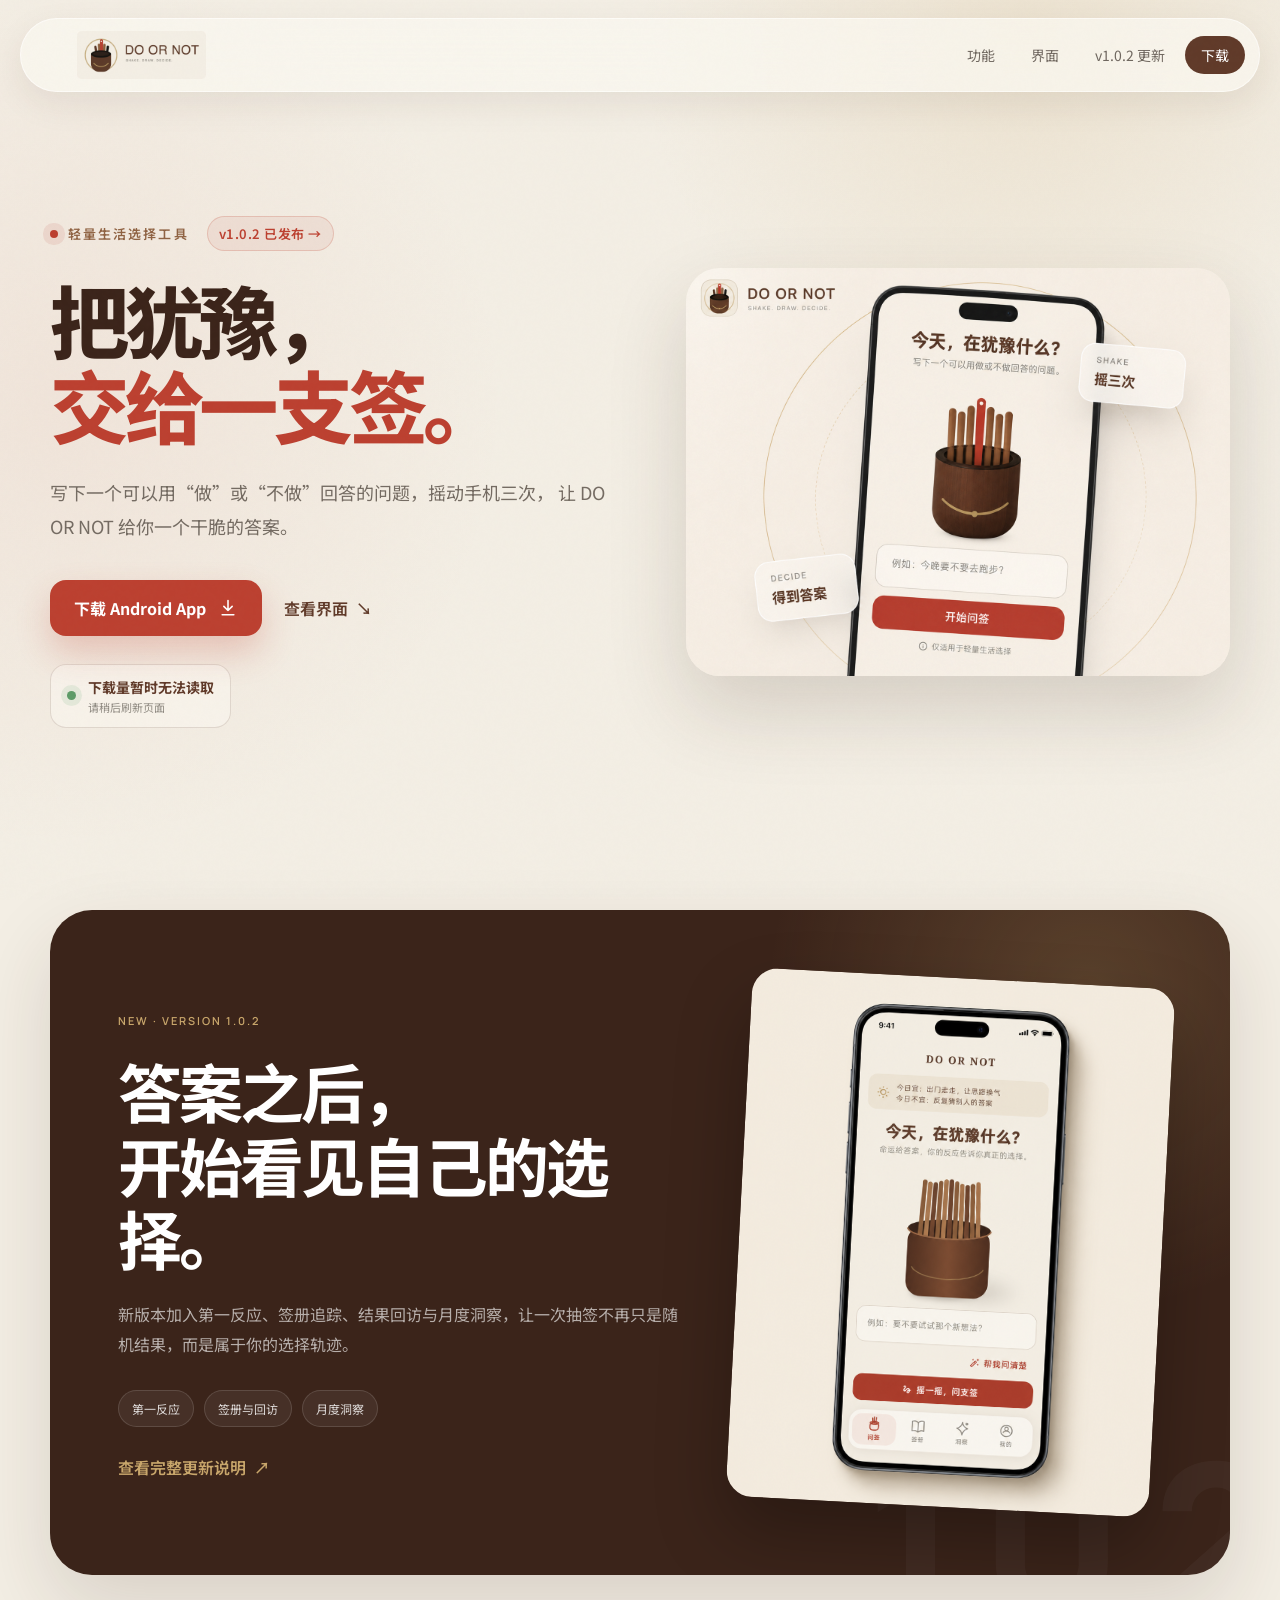
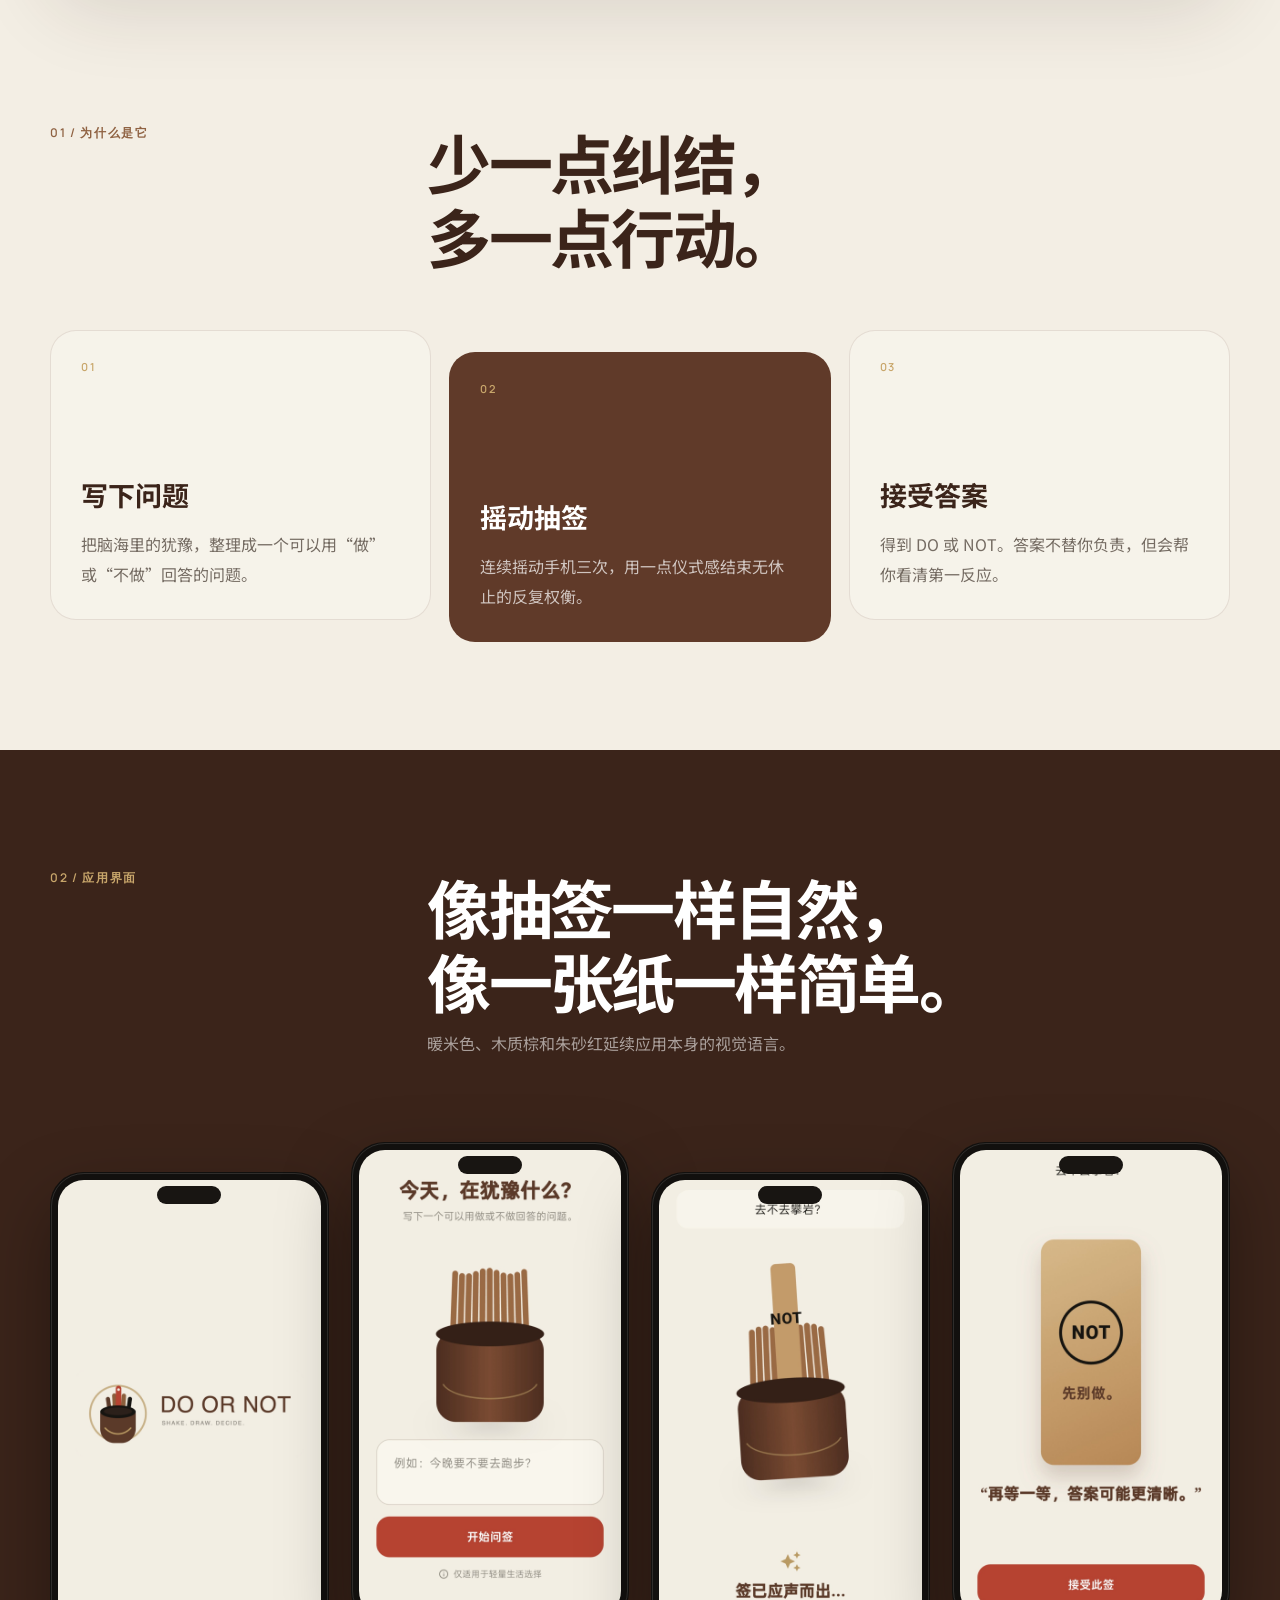
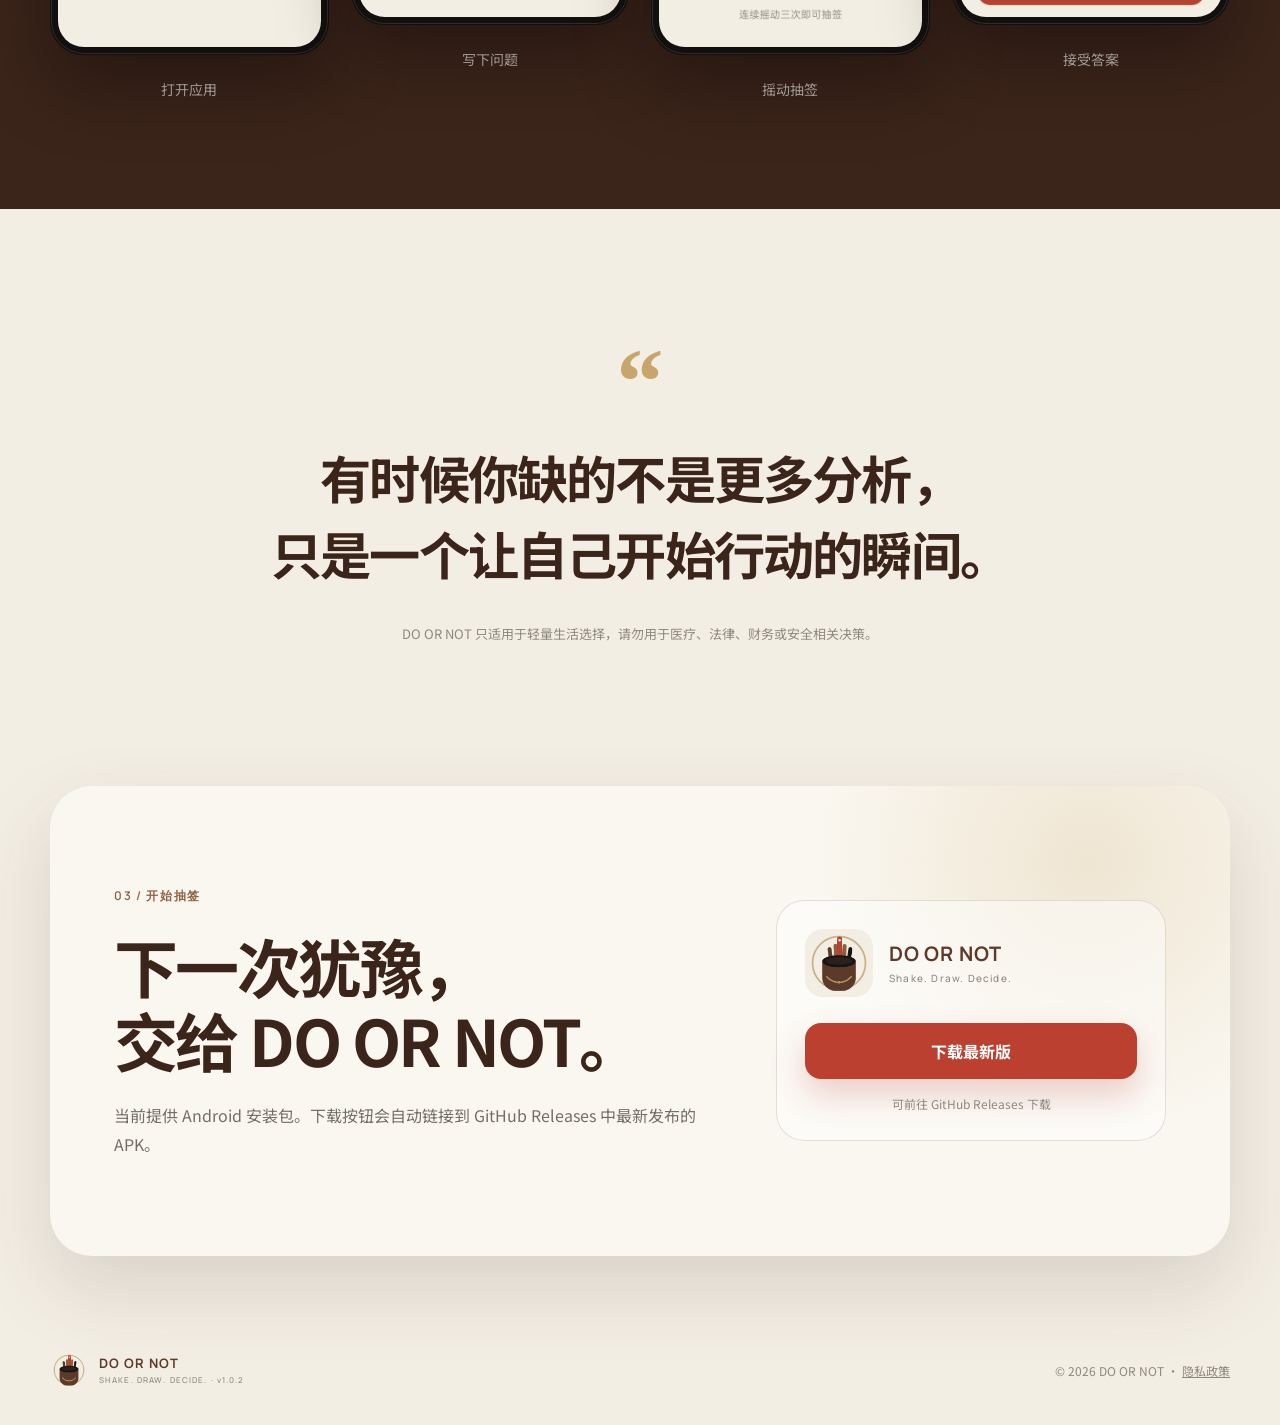
==== commit cb76234a: "Add files via upload" ====
--- a/index.html
+++ b/index.html
@@ -9,16 +9,15 @@
 
   <link rel="icon" type="image/png" href="./assets/app-icon.png">
   <link rel="apple-touch-icon" href="./assets/app-icon.png">
-  <link rel="stylesheet" href="./styles.css">
+  <link rel="stylesheet" href="./styles.css?v=1.0.2.2">
 </head>
 
 <body>
   <div class="page-noise" aria-hidden="true"></div>
 
   <header class="site-header">
-    <a class="brand" href="#top" aria-label="DO OR NOT 首页">
-      <img src="./assets/app-icon.png" alt="">
-      <span>DO OR NOT</span>
+    <a class="brand brand-wordmark-link" href="#top" aria-label="DO OR NOT 首页">
+      <img class="brand-wordmark" src="./assets/wordmark.png?v=1.0.2.2" alt="DO OR NOT · Shake. Draw. Decide.">
     </a>
 
     <nav aria-label="主导航">
@@ -74,26 +73,8 @@
         </div>
       </div>
 
-      <div class="hero-visual" aria-label="DO OR NOT 应用界面预览">
-        <div class="halo halo-one"></div>
-        <div class="halo halo-two"></div>
-
-        <div class="phone phone-main">
-          <div class="phone-speaker"></div>
-          <div class="phone-screen">
-            <img src="./assets/screenshots/question.jpg" alt="DO OR NOT 问题输入界面">
-          </div>
-        </div>
-
-        <div class="floating-card floating-card-top">
-          <span>SHAKE</span>
-          <strong>摇三次</strong>
-        </div>
-
-        <div class="floating-card floating-card-bottom">
-          <span>DECIDE</span>
-          <strong>得到答案</strong>
-        </div>
+      <div class="hero-visual hero-visual-latest" aria-label="DO OR NOT 最新应用界面预览">
+        <img class="hero-latest-image" src="./assets/hero-latest.png?v=1.0.2.2" alt="DO OR NOT 最新首页：今天，在犹豫什么？">
       </div>
     </section>
 
@@ -246,6 +227,6 @@
     <p>© <span id="year"></span> DO OR NOT · <a href="./privacy.html">隐私政策</a></p>
   </footer>
 
-  <script src="./app.js"></script>
+  <script src="./app.js?v=1.0.2.2"></script>
 </body>
 </html>
--- a/styles.css
+++ b/styles.css
@@ -1146,3 +1146,62 @@
   .update-download-section { padding-inline: 10px; }
   .update-download-card { width: 100%; border-radius: 32px; }
 }
+
+
+/* ---------- Latest homepage brand and hero replacement ---------- */
+.brand-wordmark-link {
+  line-height: 0;
+}
+
+.brand .brand-wordmark {
+  width: 205px;
+  height: 48px;
+  object-fit: contain;
+  border-radius: 13px;
+}
+
+.hero-visual-latest {
+  min-height: 620px;
+  display: flex;
+  align-items: center;
+  justify-content: center;
+}
+
+.hero-latest-image {
+  width: min(690px, 100%);
+  height: auto;
+  border-radius: 34px;
+  box-shadow: 0 34px 80px rgba(59, 36, 26, 0.16);
+}
+
+@media (max-width: 980px) {
+  .hero-visual-latest {
+    min-height: auto;
+    padding: 24px 0 50px;
+  }
+
+  .hero-latest-image {
+    width: min(760px, 100%);
+  }
+}
+
+@media (max-width: 720px) {
+  .brand .brand-wordmark {
+    width: 150px;
+    height: 40px;
+    border-radius: 11px;
+  }
+
+  .site-header {
+    padding-left: 10px;
+  }
+
+  .hero-visual-latest {
+    padding-bottom: 24px;
+  }
+
+  .hero-latest-image {
+    border-radius: 24px;
+    box-shadow: 0 24px 55px rgba(59, 36, 26, 0.14);
+  }
+}
